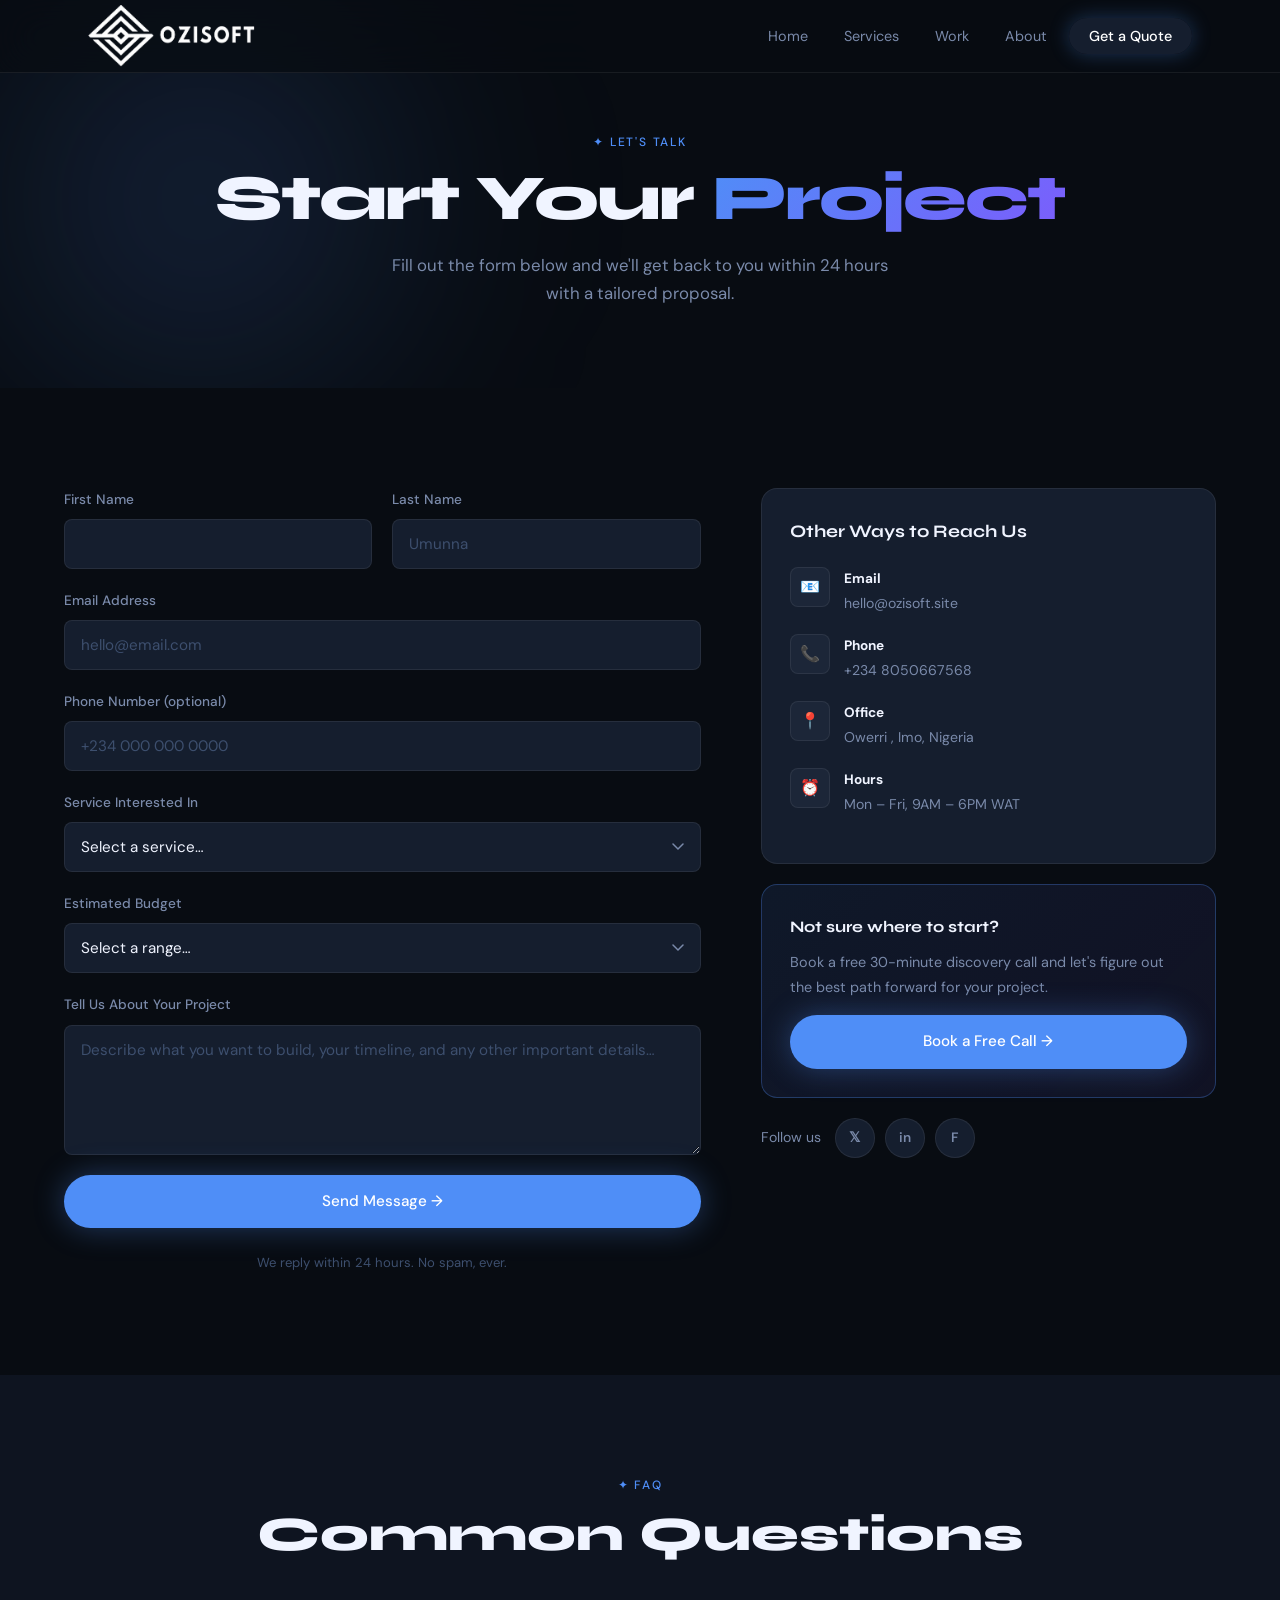
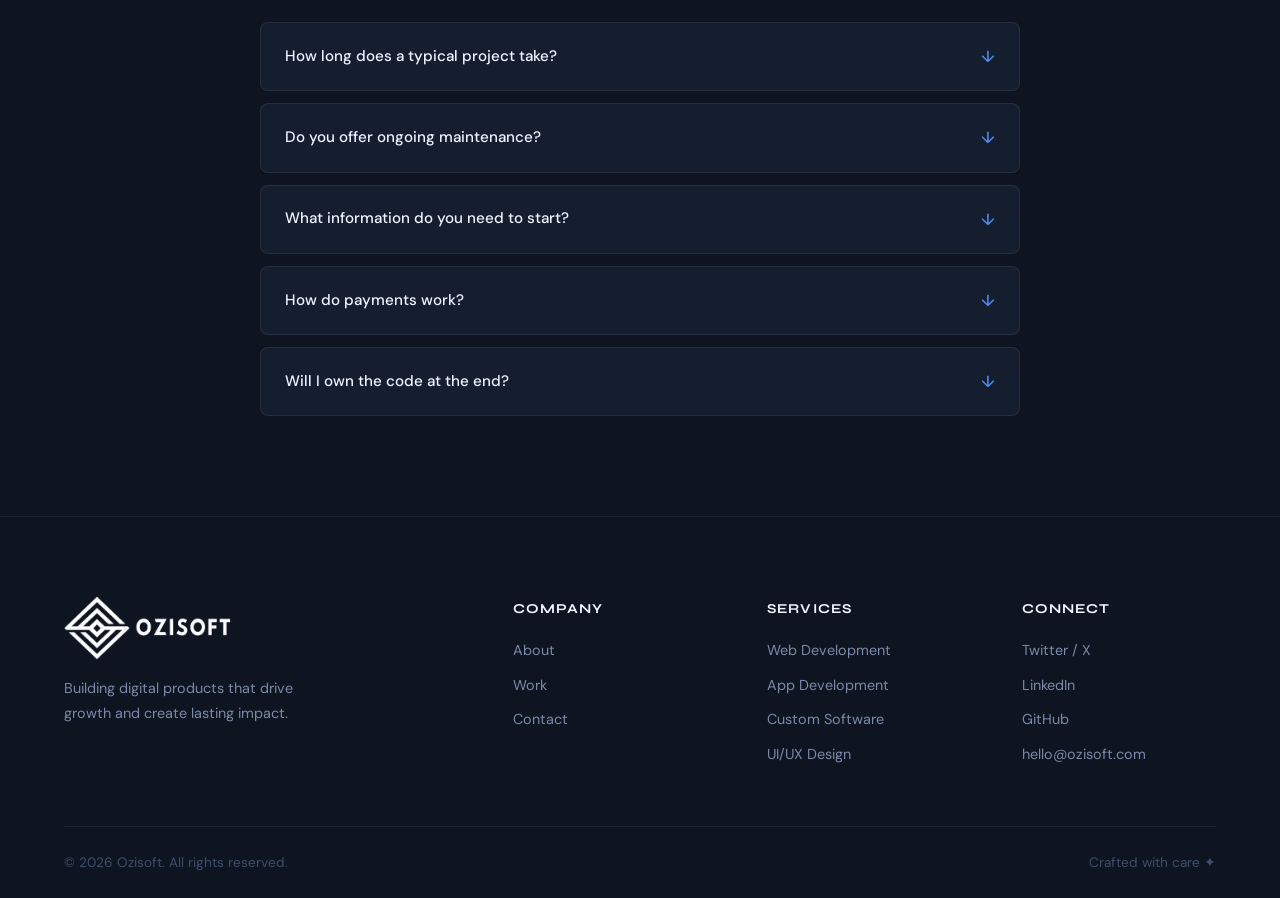
==== contact.html @ aab6ce7d "Add files via upload" ====
<!DOCTYPE html>
<html lang="en">
<head>
  <meta charset="UTF-8" />
  <meta name="viewport" content="width=device-width, initial-scale=1.0" />
  <title>Contact — Ozisoft</title>
  <link rel="stylesheet" href="css/style.css" />
  <link rel="preconnect" href="https://fonts.googleapis.com" />
  <link rel="preconnect" href="https://fonts.gstatic.com" crossorigin />
  <link href="https://fonts.googleapis.com/css2?family=Syne:wght@400;600;700;800&family=DM+Sans:ital,opsz,wght@0,9..40,300;0,9..40,400;0,9..40,500;1,9..40,300&display=swap" rel="stylesheet" />
</head>
<body>

  <nav class="nav" id="navbar">
    <div class="nav__inner">
      <a href=""> <img src="logo.png" width="170px" alt=""></a>
      <ul class="nav__links" id="navLinks">
        <li><a href="index.html" class="nav__link">Home</a></li>
        <li><a href="services.html" class="nav__link">Services</a></li>
        <li><a href="work.html" class="nav__link">Work</a></li>
        <li><a href="about.html" class="nav__link">About</a></li>
        <li><a href="contact.html" class="nav__link nav__link--cta active">Get a Quote</a></li>
      </ul>
      <button class="nav__burger" id="burgerBtn" aria-label="Toggle menu">
        <span></span><span></span><span></span>
      </button>
    </div>
    <div class="nav__mobile" id="mobileMenu">
      <a href="index.html" class="nav__mobile-link">Home</a>
      <a href="services.html" class="nav__mobile-link">Services</a>
      <a href="work.html" class="nav__mobile-link">Work</a>
      <a href="about.html" class="nav__mobile-link">About</a>
      <a href="contact.html" class="nav__mobile-link nav__mobile-link--cta">Get a Quote →</a>
    </div>
  </nav>

  <section class="page-hero">
    <div class="page-hero__bg"><div class="hero__orb hero__orb--1"></div></div>
    <div class="container">
      <p class="section-label">✦ Let's Talk</p>
      <h1 class="page-hero__title">Start Your <span class="hero__title-accent">Project</span></h1>
      <p class="page-hero__sub">Fill out the form below and we'll get back to you within 24 hours with a tailored proposal.</p>
    </div>
  </section>

  <!-- CONTACT BODY -->
  <section class="contact-body section">
    <div class="container">
      <div class="contact__inner">

        <!-- FORM -->
        <div class="contact__form-wrap">
          <form class="contact-form" id="contactForm" action="https://formsubmit.co/umunnaozioma08@gmail.com" method="POST">
            <div class="form-row">
              <div class="form-group">
                <label for="fname">First Name</label>
                <input type="text" name="Firstname" id="fname placeholder="Ozioma" required />
              </div>
              <div class="form-group">
                <label for="lname">Last Name</label>
                <input type="text" name="Lastname" id="lname" placeholder="Umunna" required />
              </div>
            </div>
            <div class="form-group">
              <label for="email">Email Address</label>
              <input type="email" name="email" id="email" placeholder="hello@email.com" required />
            </div>
            <div class="form-group">
              <label for="phone">Phone Number (optional)</label>
              <input type="tel" name="phone" id="phone" placeholder="+234 000 000 0000" />
            </div>
            <div class="form-group">
              <label for="service">Service Interested In</label>
              <select id="service" name="service">
                <option value="">Select a service…</option>
                <option value="web">Website Development</option>
                <option value="app">App Development</option>
                <option value="software">Custom Software</option>
                <option value="design">UI/UX Design</option>
                <option value="ecommerce">E-Commerce</option>
                <option value="other">Other / Not Sure</option>
              </select>
            </div>
            <div class="form-group">
              <label for="budget">Estimated Budget</label>
              <select id="budget" name="budget">
                <option value="">Select a range…</option>
                <option value="small">$1,000 – $5,000</option>
                <option value="mid">$5,000 – $15,000</option>
                <option value="large">$15,000 – $50,000</option>
                <option value="enterprise">$50,000+</option>
              </select>
            </div>
            <div class="form-group">
              <label for="message">Tell Us About Your Project</label>
              <textarea id="message" name="message" rows="5" placeholder="Describe what you want to build, your timeline, and any other important details…" required></textarea>
            </div>
            <input type="hidden" name="_next" value="http://127.0.0.1:5500/formsuc.html">
            <button type="submit" class="btn btn--primary btn--full">Send Message →</button>
            <p class="form-note">We reply within 24 hours. No spam, ever.</p>
          </form>
          <div class="form-success" id="formSuccess">
            <div class="form-success__icon">✓</div>
            <h3>Message Received!</h3>
            <p>Thanks for reaching out. We'll get back to you within 24 hours with next steps.</p>
          </div>
        </div>

        <!-- INFO -->
        <div class="contact__info">
          <div class="contact-info-card">
            <h3>Other Ways to Reach Us</h3>
            <div class="contact-detail">
              <div class="contact-detail__icon">📧</div>
              <div>
                <strong>Email</strong>
                <p>hello@ozisoft.site</p>
              </div>
            </div>
            <div class="contact-detail">
              <div class="contact-detail__icon">📞</div>
              <div>
                <strong>Phone</strong>
                <p>+234 8050667568</p>
              </div>
            </div>
            <div class="contact-detail">
              <div class="contact-detail__icon">📍</div>
              <div>
                <strong>Office</strong>
                <p>Owerri , Imo, Nigeria</p>
              </div>
            </div>
            <div class="contact-detail">
              <div class="contact-detail__icon">⏰</div>
              <div>
                <strong>Hours</strong>
                <p>Mon – Fri, 9AM – 6PM WAT</p>
              </div>
            </div>
          </div>

          <div class="contact-info-card contact-info-card--dark">
            <h4>Not sure where to start?</h4>
            <p>Book a free 30-minute discovery call and let's figure out the best path forward for your project.</p>
            <a href="#" class="btn btn--primary btn--full" style="margin-top:1rem;">Book a Free Call →</a>
          </div>

          <div class="contact__socials">
            <p>Follow us</p>
            <div class="socials">
              <a href="#" class="social-link">𝕏</a>
              <a href="#" class="social-link">in</a>
              <a href="#" class="social-link">F</a>
            </div>
          </div>
        </div>

      </div>
    </div>
  </section>

  <!-- FAQ -->
  <section class="faq section">
    <div class="container">
      <div class="section-header">
        <p class="section-label">✦ FAQ</p>
        <h2 class="section-title">Common Questions</h2>
      </div>
      <div class="faq__list">
        <div class="faq-item">
          <button class="faq-item__q">How long does a typical project take? <span class="faq-arrow">↓</span></button>
          <div class="faq-item__a">It depends on scope. A landing page takes 1–2 weeks, a full website 4–6 weeks, and a mobile app 8–16 weeks. We'll give you a precise timeline after our discovery call.</div>
        </div>
        <div class="faq-item">
          <button class="faq-item__q">Do you offer ongoing maintenance? <span class="faq-arrow">↓</span></button>
          <div class="faq-item__a">Yes. We offer flexible monthly maintenance and support plans covering updates, bug fixes, performance monitoring, and feature additions.</div>
        </div>
        <div class="faq-item">
          <button class="faq-item__q">What information do you need to start? <span class="faq-arrow">↓</span></button>
          <div class="faq-item__a">Just a general idea of what you want to build, your target audience, and your timeline. We'll help you refine everything from there during discovery.</div>
        </div>
        <div class="faq-item">
          <button class="faq-item__q">How do payments work? <span class="faq-arrow">↓</span></button>
          <div class="faq-item__a">We typically work with a 40% deposit to start, 40% at midpoint, and 20% on delivery. For larger projects, we can set up monthly billing milestones.</div>
        </div>
        <div class="faq-item">
          <button class="faq-item__q">Will I own the code at the end? <span class="faq-arrow">↓</span></button>
          <div class="faq-item__a">Absolutely. Upon final payment, all intellectual property and source code belongs 100% to you. No vendor lock-in, ever.</div>
        </div>
      </div>
    </div>
  </section>

  <footer class="footer">
    <div class="container">
      <div class="footer__grid">
        <div class="footer__brand">
            <a href=""> <img src="logo.png" width="170px" alt=""></a>
            <p>Building digital products that drive growth and create lasting impact.</p>
        </div>
        <div class="footer__links">
          <h5>Company</h5>
          <a href="about.html">About</a><a href="work.html">Work</a><a href="contact.html">Contact</a>
        </div>
        <div class="footer__links">
          <h5>Services</h5>
          <a href="services.html#web-development">Web Development</a>
          <a href="services.html#app-development">App Development</a>
          <a href="services.html#custom-software">Custom Software</a>
          <a href="services.html#ui-ux">UI/UX Design</a>
        </div>
        <div class="footer__links">
          <h5>Connect</h5>
          <a href="#">Twitter / X</a><a href="#">LinkedIn</a><a href="#">GitHub</a>
          <a href="contact.html">hello@ozisoft.com</a>
        </div>
      </div>
      <div class="footer__bottom">
        <p>© <span class="year"></span> Ozisoft. All rights reserved.</p>
        <p>Crafted with care ✦</p>
      </div>
    </div>
  </footer>

  <script src="js/main.js"></script>
</body>
</html>
---- css/style.css ----
/*
   OZISOFT — Main Stylesheet
   Theme: Dark Luxury Tech
 */

:root {
  --c-bg: #080c12;
  --c-bg-2: #0e1420;
  --c-bg-3: #141b28;
  --c-surface: #151e2e;
  --c-surface-2: #1c2638;
  --c-border: rgba(255,255,255,0.07);
  --c-border-light: rgba(255,255,255,0.12);
  --c-accent: #4f8ef7;
  --c-accent-2: #7c5cfc;
  --c-accent-glow: rgba(79,142,247,0.25);
  --c-accent-2-glow: rgba(124,92,252,0.2);
  --c-text: #f0f4ff;
  --c-text-muted: #7a8aaa;
  --c-text-dim: #3d4f6e;
  --c-green: #2dd4a0;
  --c-orange: #f5834a;
  --font-display: 'Syne', sans-serif;
  --font-body: 'DM Sans', sans-serif;
  --radius: 16px;
  --radius-sm: 8px;
  --nav-h: 72px;
  --shadow-card: 0 8px 40px rgba(0,0,0,0.4);
  --shadow-glow: 0 0 60px rgba(79,142,247,0.15);
  --transition: 0.28s cubic-bezier(0.4,0,0.2,1);
}

*, *::before, *::after { box-sizing: border-box; margin: 0; padding: 0; }

html { scroll-behavior: smooth; }

body {
  background: var(--c-bg);
  color: var(--c-text);
  font-family: var(--font-body);
  font-size: 16px;
  line-height: 1.7;
  overflow-x: hidden;
}

img { max-width: 100%; display: block; }
a { text-decoration: none; color: inherit; }
ul { list-style: none; }
button { cursor: pointer; border: none; background: none; font: inherit; }

/* ── CONTAINER ── */
.container { max-width: 1200px; margin: 0 auto; padding: 0 24px; }

/* ── SECTION ── */
.section { padding: 100px 0; }
.section-header { text-align: center; margin-bottom: 60px; }
.section-label {
  font-family: var(--font-body);
  font-size: 12px;
  font-weight: 500;
  letter-spacing: 0.15em;
  text-transform: uppercase;
  color: var(--c-accent);
  margin-bottom: 12px;
  display: block;
}
.section-title {
  font-family: var(--font-display);
  font-size: clamp(2rem, 4vw, 3rem);
  font-weight: 800;
  line-height: 1.15;
  margin-bottom: 16px;
}
.section-sub {
  font-size: 1.05rem;
  color: var(--c-text-muted);
  max-width: 540px;
  margin: 0 auto;
}

/* ── BUTTONS ── */
.btn {
  display: inline-flex;
  align-items: center;
  gap: 6px;
  padding: 14px 28px;
  border-radius: 50px;
  font-family: var(--font-body);
  font-size: 0.95rem;
  font-weight: 500;
  transition: var(--transition);
  white-space: nowrap;
}
.btn--primary {
  background: var(--c-accent);
  color: #fff;
  box-shadow: 0 0 30px rgba(79,142,247,0.35);
}
.btn--primary:hover {
  background: #6aa0ff;
  box-shadow: 0 0 50px rgba(79,142,247,0.55);
  transform: translateY(-2px);
}
.btn--ghost {
  background: transparent;
  color: var(--c-text);
  border: 1px solid var(--c-border-light);
}
.btn--ghost:hover {
  border-color: var(--c-accent);
  color: var(--c-accent);
  transform: translateY(-2px);
}
.btn--white {
  background: #fff;
  color: #0a0f1a;
  font-weight: 600;
}
.btn--white:hover { background: #e8f0ff; transform: translateY(-2px); }
.btn--full { width: 100%; justify-content: center; }
.btn--sm { padding: 10px 20px; font-size: 0.85rem; }

/* 
   NAVBAR
 */
.nav {
  position: fixed;
  top: 0; left: 0; right: 0;
  z-index: 1000;
  background: rgba(8,12,18,0.7);
  backdrop-filter: blur(20px);
  -webkit-backdrop-filter: blur(20px);
  border-bottom: 1px solid var(--c-border);
  transition: background var(--transition), box-shadow var(--transition);
}
.nav.scrolled {
  background: rgba(8,12,18,0.95);
  box-shadow: 0 4px 30px rgba(0,0,0,0.4);
}
.nav__inner {
  max-width: 90%;
  margin: 0 auto;
  padding: 0 24px;
  height: var(--nav-h);
  display: flex;
  align-items: center;
  justify-content: space-between;
}
.nav__logo {
  font-family: var(--font-display);
  font-size: 1.4rem;
  font-weight: 800;
  color: var(--c-text);
  letter-spacing: -0.02em;
  margin: -2000px;
}
.nav__logo-mark {
  background-color: url(/logoozi.png);
  position: relative;
}

.nav__links {
  display: flex;
  align-items: center;
  gap: 8px;
}
.nav__link {
  font-size: 0.9rem;
  font-weight: 400;
  color: var(--c-text-muted);
  padding: 8px 14px;
  border-radius: 50px;
  transition: var(--transition);
}
.nav__link:hover, .nav__link.active { color: var(--c-text); }
.nav__link.active { background: var(--c-surface); }
.nav__link--cta {
  background: var(--c-accent);
  color: #fff !important;
  font-weight: 500;
  padding: 9px 20px;
  box-shadow: 0 0 20px rgba(79,142,247,0.3);
}
.nav__link--cta:hover {
  background: #6aa0ff;
  box-shadow: 0 0 35px rgba(79,142,247,0.5);
}

/* Burger */
.nav__burger {
  display: none;
  flex-direction: column;
  gap: 5px;
  width: 32px;
  padding: 4px;
}
.nav__burger span {
  display: block;
  height: 2px;
  background: var(--c-text);
  border-radius: 2px;
  transition: var(--transition);
}
.nav__burger.open span:nth-child(1) { transform: translateY(7px) rotate(45deg); }
.nav__burger.open span:nth-child(2) { opacity: 0; }
.nav__burger.open span:nth-child(3) { transform: translateY(-7px) rotate(-45deg); }

/* Mobile dropdown */
.nav__mobile {
  display: none;
  flex-direction: column;
  padding: 0 24px 20px;
  border-top: 1px solid var(--c-border);
  background: var(--c-bg-2);
  gap: 4px;
}
.nav__mobile.open { display: flex; }
.nav__mobile-link {
  font-size: 1rem;
  color: var(--c-text-muted);
  padding: 14px 0;
  border-bottom: 1px solid var(--c-border);
  transition: var(--transition);
}
.nav__mobile-link:hover { color: var(--c-text); }
.nav__mobile-link--cta {
  color: var(--c-accent) !important;
  font-weight: 600;
  border: none;
  margin-top: 8px;
}

/* 
   HERO
 */
.hero {
  min-height: 100vh;
  display: grid;
  grid-template-columns: 1fr 1fr;
  align-items: center;
  padding-top: var(--nav-h);
  position: relative;
  overflow: hidden;
  gap: 40px;
  padding-left: max(24px, calc((100vw - 1200px) / 2 + 24px));
  padding-right: 0;
}
.hero__bg {
  position: absolute;
  inset: 0;
  pointer-events: none;
  overflow: hidden;
}
.hero__orb {
  position: absolute;
  border-radius: 50%;
  filter: blur(100px);
}
.hero__orb--1 {
  width: 600px; height: 600px;
  background: radial-gradient(circle, rgba(79,142,247,0.2), transparent 70%);
  top: -100px; left: -100px;
}
.hero__orb--2 {
  width: 500px; height: 500px;
  background: radial-gradient(circle, rgba(124,92,252,0.15), transparent 70%);
  bottom: 0; right: 100px;
}
.hero__grid {
  position: absolute;
  inset: 0;
  background-image:
    linear-gradient(rgba(255,255,255,0.02) 1px, transparent 1px),
    linear-gradient(90deg, rgba(255,255,255,0.02) 1px, transparent 1px);
  background-size: 60px 60px;
}
.hero__content {
  position: relative;
  z-index: 2;
  padding: 80px 40px 80px 0;
}
.hero__badge {
  display: inline-flex;
  align-items: center;
  gap: 8px;
  background: var(--c-surface);
  border: 1px solid var(--c-border-light);
  border-radius: 50px;
  padding: 8px 18px;
  font-size: 0.8rem;
  font-weight: 500;
  letter-spacing: 0.08em;
  color: var(--c-accent);
  margin-bottom: 28px;
  animation: fadeUp 0.6s ease both;
}
.hero__title {
  font-family: var(--font-display);
  font-size: clamp(2.8rem, 6vw, 5rem);
  font-weight: 800;
  line-height: 1.08;
  letter-spacing: -0.03em;
  margin-bottom: 24px;
  animation: fadeUp 0.6s 0.1s ease both;
}
.hero__title-accent {
  background: linear-gradient(135deg, var(--c-accent), var(--c-accent-2));
  -webkit-background-clip: text;
  -webkit-text-fill-color: transparent;
  background-clip: text;
}
.hero__sub {
  font-size: 1.1rem;
  color: var(--c-text-muted);
  max-width: 480px;
  line-height: 1.7;
  margin-bottom: 36px;
  animation: fadeUp 0.6s 0.2s ease both;
}
.hero__actions {
  display: flex;
  gap: 14px;
  flex-wrap: wrap;
  margin-bottom: 56px;
  animation: fadeUp 0.6s 0.3s ease both;
}
.hero__stats {
  display: flex;
  gap: 40px;
  flex-wrap: wrap;
  animation: fadeUp 0.6s 0.4s ease both;
}
.hero__stat { display: flex; flex-direction: column; }
.hero__stat strong {
  font-family: var(--font-display);
  font-size: 2rem;
  font-weight: 800;
  color: var(--c-text);
  line-height: 1;
}
.hero__stat span { font-size: 0.8rem; color: var(--c-text-muted); margin-top: 4px; }

/* Hero Visual */
.hero__visual {
  position: relative;
  height: 100vh;
  min-height: 600px;
  z-index: 2;
}
.hero__card {
  position: absolute;
  background: var(--c-surface);
  border: 1px solid var(--c-border-light);
  border-radius: var(--radius);
  padding: 18px 22px;
  display: flex;
  align-items: center;
  gap: 14px;
  font-size: 0.9rem;
  font-weight: 500;
  white-space: nowrap;
  box-shadow: var(--shadow-card);
  animation: float 6s ease-in-out infinite;
}
.hero__card .card-icon { font-size: 1.4rem; }
.hero__card--1 { top: 20%; left: 5%; animation-delay: 0s; }
.hero__card--2 { top: 42%; right: 15%; animation-delay: 2s; }
.hero__card--3 { bottom: 22%; left: 10%; animation-delay: 4s; }
.hero__screen {
  position: absolute;
  top: 50%; left: 50%;
  transform: translate(-50%, -50%);
  width: 340px;
  background: var(--c-surface);
  border: 1px solid var(--c-border-light);
  border-radius: var(--radius);
  overflow: hidden;
  box-shadow: 0 30px 80px rgba(0,0,0,0.5), 0 0 0 1px rgba(255,255,255,0.05);
}
.screen__bar {
  background: var(--c-bg-3);
  padding: 12px 16px;
  display: flex;
  gap: 6px;
  border-bottom: 1px solid var(--c-border);
}
.screen__bar span {
  width: 10px; height: 10px; border-radius: 50%;
  background: var(--c-border-light);
}
.screen__bar span:nth-child(1) { background: #ff5f57; }
.screen__bar span:nth-child(2) { background: #febc2e; }
.screen__bar span:nth-child(3) { background: #28c840; }
.screen__body { padding: 20px; display: flex; flex-direction: column; gap: 10px; }
.screen__line {
  height: 8px; border-radius: 4px;
  background: var(--c-surface-2);
  width: 100%;
  animation: shimmer 2s ease-in-out infinite;
}
.screen__line--short { width: 45%; }
.screen__line--med { width: 70%; }
.screen__block {
  height: 80px; border-radius: 8px;
  background: linear-gradient(135deg, var(--c-accent-glow), var(--c-accent-2-glow));
  border: 1px solid var(--c-border);
  margin: 4px 0;
}

/* 
   PAGE HERO (inner pages)
 */
.page-hero {
  padding-top: calc(var(--nav-h) + 60px);
  padding-bottom: 80px;
  text-align: center;
  position: relative;
  overflow: hidden;
}
.page-hero__bg {
  position: absolute; inset: 0; pointer-events: none;
}
.page-hero__title {
  font-family: var(--font-display);
  font-size: clamp(2.5rem, 5vw, 4rem);
  font-weight: 800;
  line-height: 1.1;
  letter-spacing: -0.03em;
  margin-bottom: 16px;
  position: relative;
}
.page-hero__sub {
  font-size: 1.05rem;
  color: var(--c-text-muted);
  max-width: 520px;
  margin: 0 auto;
  position: relative;
}

/* 
   HOME — SERVICES PREVIEW
 */
.services-preview { background: var(--c-bg-2); }
.services-grid {
  display: grid;
  grid-template-columns: repeat(2, 1fr);
  gap: 20px;
}
.service-card {
  background: var(--c-surface);
  border: 1px solid var(--c-border);
  border-radius: var(--radius);
  padding: 36px 32px;
  position: relative;
  transition: var(--transition);
  display: block;
  overflow: hidden;
}
.service-card::before {
  content: '';
  position: absolute;
  inset: 0;
  background: linear-gradient(135deg, rgba(79,142,247,0.05), transparent);
  opacity: 0;
  transition: var(--transition);
}
.service-card:hover {
  border-color: var(--c-accent);
  transform: translateY(-4px);
  box-shadow: 0 20px 50px rgba(79,142,247,0.15);
}
.service-card:hover::before { opacity: 1; }
.service-card--featured {
  grid-column: span 2;
  background: linear-gradient(135deg, var(--c-surface), var(--c-surface-2));
  border-color: rgba(79,142,247,0.3);
  display: grid;
  grid-template-columns: auto 1fr;
  grid-template-rows: auto auto auto;
  gap: 0 24px;
}
.service-card--featured .service-card__num { grid-column: 1; }
.service-card--featured .service-card__icon { font-size: 3rem; grid-column: 2; grid-row: 1 / 3; align-self: center; justify-self: end; }
.service-card--featured h3 { grid-column: 1; }
.service-card--featured p { grid-column: 1 / 3; }
.service-card--featured .service-card__arrow { grid-column: 1 / 3; }
.service-card__num {
  font-family: var(--font-display);
  font-size: 0.8rem;
  font-weight: 700;
  color: var(--c-text-dim);
  letter-spacing: 0.1em;
  margin-bottom: 16px;
}
.service-card__icon { font-size: 2rem; margin-bottom: 14px; }
.service-card h3 {
  font-family: var(--font-display);
  font-size: 1.3rem;
  font-weight: 700;
  margin-bottom: 10px;
}
.service-card p { color: var(--c-text-muted); font-size: 0.95rem; margin-bottom: 20px; }
.service-card__arrow {
  color: var(--c-accent);
  font-size: 1.2rem;
  transition: var(--transition);
}
.service-card:hover .service-card__arrow { transform: translateX(4px); }
.services-preview__cta { text-align: center; margin-top: 48px; }

/* 
   HOME — WHY US
 */
.why__inner {
  display: grid;
  grid-template-columns: 1fr 1fr;
  gap: 80px;
  align-items: center;
}
.why__right { display: flex; flex-direction: column; gap: 28px; }
.why__item {
  display: flex;
  gap: 20px;
  align-items: flex-start;
}
.why__icon {
  width: 48px; height: 48px;
  background: var(--c-surface);
  border: 1px solid var(--c-border);
  border-radius: var(--radius-sm);
  display: flex;
  align-items: center;
  justify-content: center;
  font-size: 1.3rem;
  flex-shrink: 0;
}
.why__item h4 {
  font-family: var(--font-display);
  font-size: 1rem;
  font-weight: 700;
  margin-bottom: 6px;
}
.why__item p { color: var(--c-text-muted); font-size: 0.9rem; }

/* 
   HOME — TESTIMONIALS
 */
.testimonials { background: var(--c-bg-2); }
.testimonials__grid {
  display: grid;
  grid-template-columns: repeat(3, 1fr);
  gap: 20px;
}
.testimonial {
  background: var(--c-surface);
  border: 1px solid var(--c-border);
  border-radius: var(--radius);
  padding: 32px;
  transition: var(--transition);
}
.testimonial:hover {
  border-color: var(--c-border-light);
  transform: translateY(-4px);
}
.testimonial--accent {
  background: linear-gradient(135deg, rgba(79,142,247,0.1), rgba(124,92,252,0.08));
  border-color: rgba(79,142,247,0.3);
}
.testimonial__stars {
  color: #f5c542;
  font-size: 0.95rem;
  margin-bottom: 16px;
  letter-spacing: 2px;
}
.testimonial p {
  color: var(--c-text-muted);
  font-size: 0.95rem;
  line-height: 1.7;
  margin-bottom: 24px;
  font-style: italic;
}
.testimonial__author { display: flex; gap: 14px; align-items: center; }
.testimonial__avatar {
  width: 44px; height: 44px;
  border-radius: 50%;
  background: linear-gradient(135deg, var(--c-accent), var(--c-accent-2));
  display: flex;
  align-items: center;
  justify-content: center;
  font-size: 0.8rem;
  font-weight: 700;
  flex-shrink: 0;
}
.testimonial__author strong { display: block; font-size: 0.9rem; }
.testimonial__author span { font-size: 0.8rem; color: var(--c-text-muted); }

/* 
   CTA BANNER
 */
.cta-banner {
  background: linear-gradient(135deg, #0d1628, #111d35);
  border-top: 1px solid var(--c-border);
  border-bottom: 1px solid var(--c-border);
  padding: 100px 24px;
  text-align: center;
  position: relative;
  overflow: hidden;
}
.cta-banner__orb {
  position: absolute;
  width: 600px; height: 600px;
  border-radius: 50%;
  background: radial-gradient(circle, rgba(79,142,247,0.15), transparent 70%);
  top: 50%; left: 50%;
  transform: translate(-50%, -50%);
  pointer-events: none;
}
.cta-banner h2 {
  font-family: var(--font-display);
  font-size: clamp(2rem, 4vw, 3rem);
  font-weight: 800;
  margin-bottom: 16px;
  position: relative;
}
.cta-banner p {
  color: var(--c-text-muted);
  font-size: 1.05rem;
  margin-bottom: 36px;
  position: relative;
}

/* 
   FOOTER
*/
.footer {
  background: var(--c-bg-2);
  border-top: 1px solid var(--c-border);
  padding: 80px 0 0;
}
.footer__grid {
  display: grid;
  grid-template-columns: 2fr 1fr 1fr 1fr;
  gap: 60px;
  padding-bottom: 60px;
}
.footer__brand p {
  color: var(--c-text-muted);
  font-size: 0.9rem;
  line-height: 1.7;
  margin-top: 16px;
  max-width: 260px;
}
.footer__links { display: flex; flex-direction: column; gap: 10px; }
.footer__links h5 {
  font-family: var(--font-display);
  font-size: 0.85rem;
  font-weight: 700;
  color: var(--c-text);
  letter-spacing: 0.08em;
  text-transform: uppercase;
  margin-bottom: 8px;
}
.footer__links a {
  color: var(--c-text-muted);
  font-size: 0.9rem;
  transition: var(--transition);
}
.footer__links a:hover { color: var(--c-accent); }
.footer__bottom {
  border-top: 1px solid var(--c-border);
  padding: 24px 0;
  display: flex;
  justify-content: space-between;
  align-items: center;
}
.footer__bottom p { font-size: 0.85rem; color: var(--c-text-dim); }

/* 
   SERVICES PAGE — TABS NAV
*/
.service-tabs-nav {
  background: var(--c-bg-2);
  border-bottom: 1px solid var(--c-border);
  padding: 0;
  position: sticky;
  top: var(--nav-h);
  z-index: 100;
}
.stabs {
  display: flex;
  gap: 4px;
  overflow-x: auto;
  padding: 16px 24px;
  scrollbar-width: none;
}
.stabs::-webkit-scrollbar { display: none; }
.stab {
  white-space: nowrap;
  padding: 10px 20px;
  border-radius: 50px;
  font-size: 0.88rem;
  font-weight: 500;
  color: var(--c-text-muted);
  border: 1px solid transparent;
  transition: var(--transition);
}
.stab:hover { color: var(--c-text); border-color: var(--c-border); }
.stab.active {
  background: var(--c-accent);
  color: #fff;
  border-color: var(--c-accent);
}

/*
   SERVICES PAGE — SERVICE DETAIL
*/
.service-detail { scroll-margin-top: calc(var(--nav-h) + 60px); }
.service-detail--alt { background: var(--c-bg-2); }
.service-detail__inner {
  display: grid;
  grid-template-columns: 1fr 1fr;
  gap: 80px;
  align-items: center;
}
.service-detail__inner--rev { direction: rtl; }
.service-detail__inner--rev > * { direction: ltr; }
.service-detail__badge {
  display: inline-block;
  font-size: 0.78rem;
  font-weight: 600;
  letter-spacing: 0.12em;
  text-transform: uppercase;
  color: var(--c-accent);
  background: rgba(79,142,247,0.1);
  border: 1px solid rgba(79,142,247,0.25);
  border-radius: 50px;
  padding: 6px 16px;
  margin-bottom: 20px;
}
.service-detail__title {
  font-family: var(--font-display);
  font-size: clamp(2rem, 3.5vw, 2.8rem);
  font-weight: 800;
  line-height: 1.15;
  margin-bottom: 20px;
}
.service-detail__left p {
  color: var(--c-text-muted);
  line-height: 1.8;
  margin-bottom: 28px;
}
.service-detail__list {
  display: flex;
  flex-direction: column;
  gap: 10px;
  margin-bottom: 32px;
}
.service-detail__list li {
  color: var(--c-text-muted);
  font-size: 0.95rem;
  padding-left: 4px;
}
.service-detail__list li::first-letter { color: var(--c-green); }

/* MOCKUPS */
.service-mockup {
  border-radius: var(--radius);
  overflow: hidden;
  position: relative;
}

/* Browser mockup */
.mock-browser {
  background: var(--c-surface);
  border: 1px solid var(--c-border);
  border-radius: var(--radius);
  overflow: hidden;
  box-shadow: var(--shadow-card);
}
.mock-browser__bar {
  background: var(--c-bg-3);
  padding: 12px 16px;
  display: flex;
  align-items: center;
  gap: 12px;
  border-bottom: 1px solid var(--c-border);
}
.mock-dots { display: flex; gap: 6px; }
.mock-dots span { width: 10px; height: 10px; border-radius: 50%; }
.mock-dots span:nth-child(1) { background: #ff5f57; }
.mock-dots span:nth-child(2) { background: #febc2e; }
.mock-dots span:nth-child(3) { background: #28c840; }
.mock-url {
  flex: 1;
  background: var(--c-surface-2);
  border-radius: 50px;
  height: 24px;
  font-size: 0.72rem;
  color: var(--c-text-dim);
  display: flex;
  align-items: center;
  padding: 0 14px;
}
.mock-browser__body { padding: 20px; }
.mock-hero-block {
  background: linear-gradient(135deg, rgba(79,142,247,0.12), rgba(124,92,252,0.08));
  border: 1px solid var(--c-border);
  border-radius: var(--radius-sm);
  padding: 24px;
  margin-bottom: 16px;
}
.mock-h1 { height: 16px; background: var(--c-text); opacity: 0.8; border-radius: 4px; margin-bottom: 8px; }
.mock-h1--sm { width: 65%; opacity: 0.5; }
.mock-p { height: 8px; background: var(--c-text-muted); opacity: 0.3; border-radius: 4px; margin-bottom: 16px; }
.mock-btns { display: flex; gap: 10px; }
.mock-btn {
  height: 32px; width: 90px; border-radius: 50px;
  border: 1px solid var(--c-border-light);
}
.mock-btn--filled { background: var(--c-accent); border-color: transparent; }
.mock-cards { display: grid; grid-template-columns: repeat(3,1fr); gap: 10px; }
.mock-card {
  background: var(--c-surface-2);
  border: 1px solid var(--c-border);
  border-radius: 8px;
  padding: 14px;
}
.mock-icon-box { width: 28px; height: 28px; border-radius: 6px; background: var(--c-accent-glow); border: 1px solid var(--c-border); margin-bottom: 10px; }
.mock-line { height: 7px; background: var(--c-text-muted); opacity: 0.2; border-radius: 4px; margin-bottom: 5px; }
.mock-line--sm { width: 60%; }
.mock-line--med { width: 75%; }

/* Phone mockup */
.mock-phone {
  width: 220px;
  margin: 0 auto;
  background: var(--c-surface);
  border: 2px solid var(--c-border-light);
  border-radius: 36px;
  padding: 16px 12px;
  box-shadow: var(--shadow-card);
  position: relative;
}
.mock-phone__notch {
  width: 80px; height: 10px; background: var(--c-bg-3);
  border-radius: 0 0 20px 20px;
  margin: 0 auto 12px;
}
.mock-phone__screen {
  background: var(--c-bg);
  border-radius: 20px;
  padding: 14px;
  min-height: 300px;
}
.mock-phone__home {
  width: 60px; height: 4px; background: var(--c-border-light);
  border-radius: 4px; margin: 12px auto 0;
}
.mock-app-header { margin-bottom: 12px; }
.mock-app-banner {
  height: 80px; border-radius: 12px;
  background: linear-gradient(135deg, var(--c-accent-glow), var(--c-accent-2-glow));
  border: 1px solid var(--c-border);
  margin-bottom: 12px;
}
.mock-app-grid { display: grid; grid-template-columns: repeat(4,1fr); gap: 8px; margin-bottom: 12px; }
.mock-app-item { display: flex; flex-direction: column; align-items: center; gap: 4px; }
.mock-app-icon { width: 36px; height: 36px; border-radius: 10px; background: var(--c-accent); }
.mock-app-icon--b { background: var(--c-accent-2); }
.mock-app-icon--c { background: var(--c-green); }
.mock-app-icon--d { background: var(--c-orange); }
.mock-app-list { display: flex; flex-direction: column; gap: 10px; }
.mock-app-row { display: flex; gap: 10px; align-items: center; }
.mock-dot { width: 32px; height: 32px; border-radius: 50%; background: var(--c-accent); flex-shrink: 0; }
.mock-dot--b { background: var(--c-accent-2); }

/* Dashboard mockup */
.mock-dashboard {
  display: flex;
  background: var(--c-surface);
  border: 1px solid var(--c-border);
  border-radius: var(--radius);
  overflow: hidden;
  box-shadow: var(--shadow-card);
  height: 320px;
}
.mock-sidebar {
  width: 52px;
  background: var(--c-bg-3);
  border-right: 1px solid var(--c-border);
  padding: 16px 10px;
  display: flex;
  flex-direction: column;
  gap: 12px;
}
.mock-sidebar-logo { width: 32px; height: 32px; border-radius: 8px; background: var(--c-accent); margin-bottom: 8px; }
.mock-nav-item { height: 32px; border-radius: 8px; background: var(--c-surface-2); }
.mock-nav-item--active { background: var(--c-accent); }
.mock-dash-body { flex: 1; padding: 20px; }
.mock-dash-header { display: flex; justify-content: space-between; align-items: center; margin-bottom: 16px; }
.mock-stat-row { display: grid; grid-template-columns: repeat(3,1fr); gap: 10px; margin-bottom: 16px; }
.mock-stat-card {
  background: var(--c-surface-2);
  border: 1px solid var(--c-border);
  border-radius: 8px;
  padding: 12px;
}
.mock-stat-card--b { border-color: rgba(79,142,247,0.3); }
.mock-stat-card--c { border-color: rgba(124,92,252,0.3); }
.mock-stat-val { height: 18px; width: 60%; background: var(--c-text); opacity: 0.7; border-radius: 4px; margin-bottom: 6px; }
.mock-chart-area { background: var(--c-bg); border-radius: 8px; border: 1px solid var(--c-border); padding: 16px; height: 100px; }
.mock-bars { display: flex; gap: 8px; height: 100%; align-items: flex-end; }
.mock-bar { flex: 1; background: rgba(79,142,247,0.3); border-radius: 4px 4px 0 0; }
.mock-bar--accent { background: var(--c-accent); }

/* Design mockup */
.mock-design-canvas {
  background: var(--c-surface);
  border: 1px solid var(--c-border);
  border-radius: var(--radius);
  overflow: hidden;
  box-shadow: var(--shadow-card);
}
.mock-figma-header {
  background: var(--c-bg-3);
  padding: 12px 18px;
  border-bottom: 1px solid var(--c-border);
  font-size: 0.82rem;
  color: var(--c-text-muted);
  display: flex;
  align-items: center;
  gap: 8px;
}
.mock-figma-icon { color: var(--c-accent); }
.mock-design-body { padding: 24px; display: flex; flex-direction: column; gap: 20px; }
.mock-color-row { display: flex; gap: 10px; }
.mock-swatch { flex: 1; height: 40px; border-radius: 8px; }
.mock-swatch--1 { background: var(--c-accent); }
.mock-swatch--2 { background: var(--c-accent-2); }
.mock-swatch--3 { background: var(--c-green); }
.mock-swatch--4 { background: var(--c-orange); }
.mock-swatch--5 { background: var(--c-surface-2); border: 1px solid var(--c-border); }
.mock-type-sample { padding: 16px; background: var(--c-bg); border-radius: 8px; border: 1px solid var(--c-border); }
.mock-component-row { display: flex; gap: 10px; align-items: center; flex-wrap: wrap; }
.mock-chip {
  padding: 6px 14px;
  border-radius: 50px;
  border: 1px solid var(--c-border);
  font-size: 0.75rem;
  color: var(--c-text-muted);
}
.mock-chip--b { background: rgba(79,142,247,0.15); border-color: var(--c-accent); color: var(--c-accent); }

/* Store mockup */
.mock-store {
  background: var(--c-surface);
  border: 1px solid var(--c-border);
  border-radius: var(--radius);
  padding: 20px;
  box-shadow: var(--shadow-card);
}
.mock-store-header {
  display: flex;
  justify-content: space-between;
  align-items: center;
  margin-bottom: 16px;
}
.mock-cart-icon { font-size: 0.9rem; position: relative; }
.mock-badge {
  background: var(--c-accent);
  color: #fff;
  font-size: 0.65rem;
  border-radius: 50%;
  padding: 1px 5px;
  margin-left: 2px;
}
.mock-product-grid { display: grid; grid-template-columns: repeat(2,1fr); gap: 12px; }
.mock-product {
  background: var(--c-bg);
  border: 1px solid var(--c-border);
  border-radius: 10px;
  padding: 12px;
}
.mock-product-img {
  height: 80px;
  border-radius: 8px;
  background: linear-gradient(135deg, rgba(79,142,247,0.2), rgba(124,92,252,0.15));
}
.mock-product-img--b { background: linear-gradient(135deg, rgba(45,212,160,0.2), rgba(79,142,247,0.15)); }
.mock-product-img--c { background: linear-gradient(135deg, rgba(245,131,74,0.2), rgba(45,212,160,0.15)); }
.mock-product-img--d { background: linear-gradient(135deg, rgba(124,92,252,0.2), rgba(245,131,74,0.15)); }
.mock-price { height: 10px; width: 40%; background: var(--c-accent); border-radius: 4px; margin-top: 6px; opacity: 0.7; }

/*
   SERVICES — PROCESS
 */
.process { background: var(--c-bg-2); }
.process__steps {
  display: flex;
  align-items: flex-start;
  gap: 0;
  flex-wrap: wrap;
}
.process__step {
  flex: 1;
  min-width: 180px;
  text-align: center;
  padding: 32px 24px;
  background: var(--c-surface);
  border: 1px solid var(--c-border);
  border-radius: var(--radius);
  transition: var(--transition);
}
.process__step:hover {
  border-color: var(--c-accent);
  transform: translateY(-4px);
}
.process__num {
  font-family: var(--font-display);
  font-size: 2rem;
  font-weight: 800;
  color: var(--c-accent);
  margin-bottom: 12px;
  opacity: 0.6;
}
.process__step h4 {
  font-family: var(--font-display);
  font-size: 1.1rem;
  font-weight: 700;
  margin-bottom: 10px;
}
.process__step p { color: var(--c-text-muted); font-size: 0.88rem; }
.process__arrow {
  font-size: 1.5rem;
  color: var(--c-text-dim);
  padding: 0 4px;
  margin-top: 48px;
}

/* 
   WORK PAGE
 */
.work-filter { padding: 32px 0; border-bottom: 1px solid var(--c-border); }
.filters { display: flex; gap: 10px; flex-wrap: wrap; }
.filter-btn {
  padding: 9px 22px;
  border-radius: 50px;
  font-size: 0.88rem;
  font-weight: 500;
  color: var(--c-text-muted);
  border: 1px solid var(--c-border);
  transition: var(--transition);
}
.filter-btn:hover { color: var(--c-text); border-color: var(--c-border-light); }
.filter-btn.active {
  background: var(--c-accent);
  color: #fff;
  border-color: var(--c-accent);
}
.portfolio__grid {
  display: grid;
  grid-template-columns: repeat(3, 1fr);
  grid-auto-rows: 280px;
  gap: 20px;
}
.portfolio-item {
  border-radius: var(--radius);
  overflow: hidden;
  display: flex;
  flex-direction: column;
  background: var(--c-surface);
  border: 1px solid var(--c-border);
  transition: var(--transition);
  cursor: pointer;
}
.portfolio-item:hover {
  border-color: var(--c-border-light);
  transform: translateY(-4px);
  box-shadow: 0 20px 50px rgba(0,0,0,0.3);
}
.portfolio-item--tall { grid-row: span 2; }
.portfolio-item--wide { grid-column: span 2; }
.portfolio-item__img {
  flex: 1;
  position: relative;
  overflow: hidden;
}
.portfolio-item__img--1 { background: linear-gradient(135deg, #1a2a4a, #0f1f3d); }
.portfolio-item__img--2 { background: linear-gradient(135deg, #1a1a2e, #16213e); }
.portfolio-item__img--3 { background: linear-gradient(135deg, #0f2027, #203a43); }
.portfolio-item__img--4 { background: linear-gradient(135deg, #2d1b69, #1a0533); }
.portfolio-item__img--5 { background: linear-gradient(135deg, #0a192f, #172a45); }
.portfolio-item__img--6 { background: linear-gradient(135deg, #003135, #001a1c); }
.portfolio-item__img::after {
  content: '';
  position: absolute;
  inset: 0;
  background: linear-gradient(to bottom, transparent 30%, rgba(0,0,0,0.8) 100%);
}
.portfolio-item__overlay {
  position: absolute;
  inset: 0;
  background: rgba(10,20,40,0.7);
  display: flex;
  align-items: center;
  justify-content: center;
  opacity: 0;
  transition: var(--transition);
  z-index: 2;
}
.portfolio-item:hover .portfolio-item__overlay { opacity: 1; }
.portfolio-item__info { padding: 20px; flex-shrink: 0; }
.portfolio-item__tags {
  display: flex;
  gap: 8px;
  flex-wrap: wrap;
  margin-bottom: 8px;
}
.portfolio-item__tags span {
  font-size: 0.72rem;
  font-weight: 600;
  letter-spacing: 0.08em;
  text-transform: uppercase;
  color: var(--c-accent);
  background: rgba(79,142,247,0.1);
  border: 1px solid rgba(79,142,247,0.2);
  border-radius: 50px;
  padding: 3px 10px;
}
.portfolio-item__info h3 {
  font-family: var(--font-display);
  font-size: 1.1rem;
  font-weight: 700;
  margin-bottom: 4px;
}
.portfolio-item__info p { color: var(--c-text-muted); font-size: 0.85rem; }
.portfolio-item.hidden { display: none; }

/* METRICS */
.metrics { background: var(--c-bg-2); }
.metrics__grid {
  display: grid;
  grid-template-columns: repeat(4, 1fr);
  gap: 40px;
  text-align: center;
}
.metric__val {
  font-family: var(--font-display);
  font-size: 3.5rem;
  font-weight: 800;
  background: linear-gradient(135deg, var(--c-accent), var(--c-accent-2));
  -webkit-background-clip: text;
  -webkit-text-fill-color: transparent;
  background-clip: text;
  line-height: 1;
  margin-bottom: 8px;
}
.metric p { color: var(--c-text-muted); font-size: 0.9rem; }

/* ══════════════════════════════════════════
   ABOUT PAGE
══════════════════════════════════════════ */
.mission__inner {
  display: grid;
  grid-template-columns: 1fr 1fr;
  gap: 80px;
  align-items: center;
}
.mission__right p {
  color: var(--c-text-muted);
  line-height: 1.8;
  margin-bottom: 20px;
}
.values { background: var(--c-bg-2); }
.values__grid {
  display: grid;
  grid-template-columns: repeat(4, 1fr);
  gap: 20px;
}
.value-card {
  background: var(--c-surface);
  border: 1px solid var(--c-border);
  border-radius: var(--radius);
  padding: 32px 28px;
  transition: var(--transition);
}
.value-card:hover {
  border-color: var(--c-accent);
  transform: translateY(-4px);
}
.value-card__icon { font-size: 2rem; margin-bottom: 16px; }
.value-card h3 {
  font-family: var(--font-display);
  font-size: 1.1rem;
  font-weight: 700;
  margin-bottom: 10px;
}
.value-card p { color: var(--c-text-muted); font-size: 0.9rem; }
.team__grid {
  display: grid;
  grid-template-columns: repeat(4, 1fr);
  gap: 20px;
}
.team-card {
  background: var(--c-surface);
  border: 1px solid var(--c-border);
  border-radius: var(--radius);
  padding: 32px 24px;
  text-align: center;
  transition: var(--transition);
}
.team-card:hover { border-color: var(--c-border-light); transform: translateY(-4px); }
.team-card__avatar {
  width: 72px; height: 72px;
  border-radius: 50%;
  font-family: var(--font-display);
  font-size: 1.3rem;
  font-weight: 800;
  display: flex;
  align-items: center;
  justify-content: center;
  margin: 0 auto 16px;
}
.team-card__avatar img{
  border-radius: 50%;
}
.team-card__avatar--1 { background: url(/oziomapic.jpg); }
.team-card__avatar--2 { background: linear-gradient(135deg, #2dd4a0, #4f8ef7); }
.team-card__avatar--3 { background: linear-gradient(135deg, #f5834a, #fc5c7d); }
.team-card__avatar--4 { background: linear-gradient(135deg, #7c5cfc, #2dd4a0); }
.team-card h3 {
  font-family: var(--font-display);
  font-size: 1rem;
  font-weight: 700;
  margin-bottom: 4px;
}
.team-card span { font-size: 0.8rem; color: var(--c-accent); display: block; margin-bottom: 12px; }
.team-card p { color: var(--c-text-muted); font-size: 0.85rem; margin-bottom: 16px; }
.team-card__links { display: flex; justify-content: center; gap: 10px; }
.team-card__links a {
  width: 32px; height: 32px;
  background: var(--c-surface-2);
  border: 1px solid var(--c-border);
  border-radius: 50%;
  display: flex;
  align-items: center;
  justify-content: center;
  font-size: 0.8rem;
  color: var(--c-text-muted);
  transition: var(--transition);
}
.team-card__links a:hover { border-color: var(--c-accent); color: var(--c-accent); }
.tech { background: var(--c-bg-2); }
.tech__grid {
  display: flex;
  flex-wrap: wrap;
  gap: 12px;
  justify-content: center;
}
.tech-item {
  background: var(--c-surface);
  border: 1px solid var(--c-border);
  border-radius: 50px;
  padding: 10px 24px;
  font-size: 0.9rem;
  font-weight: 500;
  color: var(--c-text-muted);
  transition: var(--transition);
}
.tech-item:hover { border-color: var(--c-accent); color: var(--c-accent); }

/* ══════════════════════════════════════════
   CONTACT PAGE
══════════════════════════════════════════ */
.contact__inner {
  display: grid;
  grid-template-columns: 1.4fr 1fr;
  gap: 60px;
  align-items: flex-start;
}
.contact__form-wrap { position: relative; }
.contact-form { display: flex; flex-direction: column; gap: 20px; }
.form-row { display: grid; grid-template-columns: 1fr 1fr; gap: 20px; }
.form-group { display: flex; flex-direction: column; gap: 8px; }
.form-group label {
  font-size: 0.85rem;
  font-weight: 500;
  color: var(--c-text-muted);
}
.form-group input,
.form-group select,
.form-group textarea {
  background: var(--c-surface);
  border: 1px solid var(--c-border);
  border-radius: var(--radius-sm);
  padding: 14px 16px;
  color: var(--c-text);
  font-family: var(--font-body);
  font-size: 0.95rem;
  outline: none;
  transition: var(--transition);
  appearance: none;
}
.form-group select {
  background-image: url("data:image/svg+xml,%3Csvg xmlns='http://www.w3.org/2000/svg' width='12' height='8' viewBox='0 0 12 8'%3E%3Cpath d='M1 1l5 5 5-5' stroke='%237a8aaa' stroke-width='1.5' fill='none' stroke-linecap='round'/%3E%3C/svg%3E");
  background-repeat: no-repeat;
  background-position: right 16px center;
  padding-right: 40px;
  cursor: pointer;
}
.form-group select option { background: var(--c-surface); }
.form-group input:focus,
.form-group select:focus,
.form-group textarea:focus {
  border-color: var(--c-accent);
  box-shadow: 0 0 0 3px rgba(79,142,247,0.15);
}
.form-group textarea { resize: vertical; min-height: 120px; }
.form-group input::placeholder,
.form-group textarea::placeholder { color: var(--c-text-dim); }
.form-note { text-align: center; font-size: 0.82rem; color: var(--c-text-dim); margin-top: 4px; }
.form-success {
  display: none;
  text-align: center;
  padding: 60px 40px;
  background: var(--c-surface);
  border: 1px solid var(--c-border);
  border-radius: var(--radius);
  width: 100%;
}
.form-success.show { display: block; }
.form-success__icon {
  width: 72px; height: 72px;
  background: linear-gradient(135deg, var(--c-green), var(--c-accent));
  border-radius: 50%;
  font-size: 2rem;
  display: flex;
  align-items: center;
  justify-content: center;
  margin: 0 auto 24px;
}
.form-success h3 {
  font-family: var(--font-display);
  font-size: 1.6rem;
  font-weight: 800;
  margin-bottom: 12px;
}
.form-success p { color: var(--c-text-muted); }
.contact__info { display: flex; flex-direction: column; gap: 20px; }
.contact-info-card {
  background: var(--c-surface);
  border: 1px solid var(--c-border);
  border-radius: var(--radius);
  padding: 28px;
}
.contact-info-card--dark {
  background: linear-gradient(135deg, rgba(79,142,247,0.1), rgba(124,92,252,0.08));
  border-color: rgba(79,142,247,0.3);
}
.contact-info-card h3 {
  font-family: var(--font-display);
  font-size: 1.1rem;
  font-weight: 700;
  margin-bottom: 20px;
}
.contact-info-card h4 {
  font-family: var(--font-display);
  font-size: 1rem;
  font-weight: 700;
  margin-bottom: 10px;
}
.contact-info-card p { color: var(--c-text-muted); font-size: 0.9rem; }
.contact-detail {
  display: flex;
  gap: 14px;
  align-items: flex-start;
  margin-bottom: 18px;
}
.contact-detail__icon {
  width: 40px; height: 40px;
  background: var(--c-surface-2);
  border: 1px solid var(--c-border);
  border-radius: var(--radius-sm);
  display: flex;
  align-items: center;
  justify-content: center;
  font-size: 1rem;
  flex-shrink: 0;
}
.contact-detail strong { font-size: 0.85rem; display: block; margin-bottom: 2px; }
.contact-detail p { font-size: 0.88rem; color: var(--c-text-muted); }
.contact__socials { display: flex; align-items: center; gap: 14px; }
.contact__socials p { font-size: 0.88rem; color: var(--c-text-muted); }
.socials { display: flex; gap: 10px; }
.social-link {
  width: 40px; height: 40px;
  background: var(--c-surface);
  border: 1px solid var(--c-border);
  border-radius: 50%;
  display: flex;
  align-items: center;
  justify-content: center;
  font-size: 0.85rem;
  font-weight: 600;
  color: var(--c-text-muted);
  transition: var(--transition);
}
.social-link:hover { border-color: var(--c-accent); color: var(--c-accent); }

/* FAQ */
.faq { background: var(--c-bg-2); }
.faq__list { max-width: 760px; margin: 0 auto; display: flex; flex-direction: column; gap: 12px; }
.faq-item {
  background: var(--c-surface);
  border: 1px solid var(--c-border);
  border-radius: var(--radius-sm);
  overflow: hidden;
  transition: var(--transition);
}
.faq-item.open { border-color: var(--c-accent); }
.faq-item__q {
  width: 100%;
  text-align: left;
  padding: 20px 24px;
  font-family: var(--font-body);
  font-size: 0.95rem;
  font-weight: 500;
  color: var(--c-text);
  display: flex;
  justify-content: space-between;
  align-items: center;
  gap: 16px;
}
.faq-arrow { color: var(--c-accent); font-size: 1rem; transition: transform var(--transition); }
.faq-item.open .faq-arrow { transform: rotate(180deg); }
.faq-item__a {
  max-height: 0;
  overflow: hidden;
  padding: 0 24px;
  color: var(--c-text-muted);
  font-size: 0.9rem;
  line-height: 1.7;
  transition: max-height 0.3s ease, padding 0.3s ease;
}
.faq-item.open .faq-item__a { max-height: 200px; padding: 0 24px 20px; }

/* ══════════════════════════════════════════
   ANIMATIONS
══════════════════════════════════════════ */
@keyframes fadeUp {
  from { opacity: 0; transform: translateY(24px); }
  to { opacity: 1; transform: translateY(0); }
}
@keyframes float {
  0%, 100% { transform: translateY(0); }
  50% { transform: translateY(-12px); }
}
@keyframes shimmer {
  0%, 100% { opacity: 0.15; }
  50% { opacity: 0.35; }
}

/* Scroll reveal */
.reveal {
  opacity: 0;
  transform: translateY(32px);
  transition: opacity 0.6s ease, transform 0.6s ease;
}
.reveal.visible { opacity: 1; transform: translateY(0); }
.reveal-delay-1 { transition-delay: 0.1s; }
.reveal-delay-2 { transition-delay: 0.2s; }
.reveal-delay-3 { transition-delay: 0.3s; }

/* ══════════════════════════════════════════
   RESPONSIVE
══════════════════════════════════════════ */
@media (max-width: 1024px) {
  .hero {
    grid-template-columns: 1fr;
    padding-right: 24px;
    padding-left: 24px;
    min-height: auto;
    padding-top: calc(var(--nav-h) + 40px);
    padding-bottom: 60px;
  }
  .hero__visual { display: none; }
  .services-grid { grid-template-columns: 1fr; }
  .service-card--featured { grid-column: 1; }
  .service-card--featured .service-card__icon { display: none; }
  .why__inner { grid-template-columns: 1fr; gap: 40px; }
  .testimonials__grid { grid-template-columns: 1fr; }
  .service-detail__inner { grid-template-columns: 1fr; gap: 40px; }
  .service-detail__inner--rev { direction: ltr; }
  .service-detail__right { order: -1; }
  .process__steps { gap: 16px; }
  .process__arrow { display: none; }
  .portfolio__grid { grid-template-columns: repeat(2, 1fr); }
  .portfolio-item--wide { grid-column: span 2; }
  .portfolio-item--tall { grid-row: span 1; }
  .metrics__grid { grid-template-columns: repeat(2, 1fr); gap: 24px; }
  .mission__inner { grid-template-columns: 1fr; gap: 40px; }
  .values__grid { grid-template-columns: repeat(2, 1fr); }
  .team__grid { grid-template-columns: repeat(2, 1fr); }
  .footer__grid { grid-template-columns: 1fr 1fr; gap: 40px; }
  .contact__inner { grid-template-columns: 1fr; }
}

@media (max-width: 768px) {
  .nav__links { display: none; }
  .nav__burger { display: flex; }
  .section { padding: 70px 0; }
  .portfolio__grid { grid-template-columns: 1fr; }
  .portfolio-item--wide,
  .portfolio-item--tall { grid-column: 1; grid-row: span 1; }
  .hero__actions { flex-direction: column; align-items: flex-start; }
  .hero__stats { gap: 24px; }
  .values__grid { grid-template-columns: 1fr; }
  .team__grid { grid-template-columns: 1fr; }
  .footer__grid { grid-template-columns: 1fr; gap: 32px; }
  .footer__bottom { flex-direction: column; gap: 8px; text-align: center; }
  .form-row { grid-template-columns: 1fr; }
  .process__steps { flex-direction: column; }
  .process__step { min-width: 100%; }
  .mock-dashboard { flex-direction: column; height: auto; }
  .mock-sidebar { width: 100%; flex-direction: row; }
}

@media (max-width: 480px) {
  .stabs { gap: 8px; }
  .stab { padding: 8px 14px; font-size: 0.82rem; }
  .metrics__grid { grid-template-columns: repeat(2,1fr); }
}
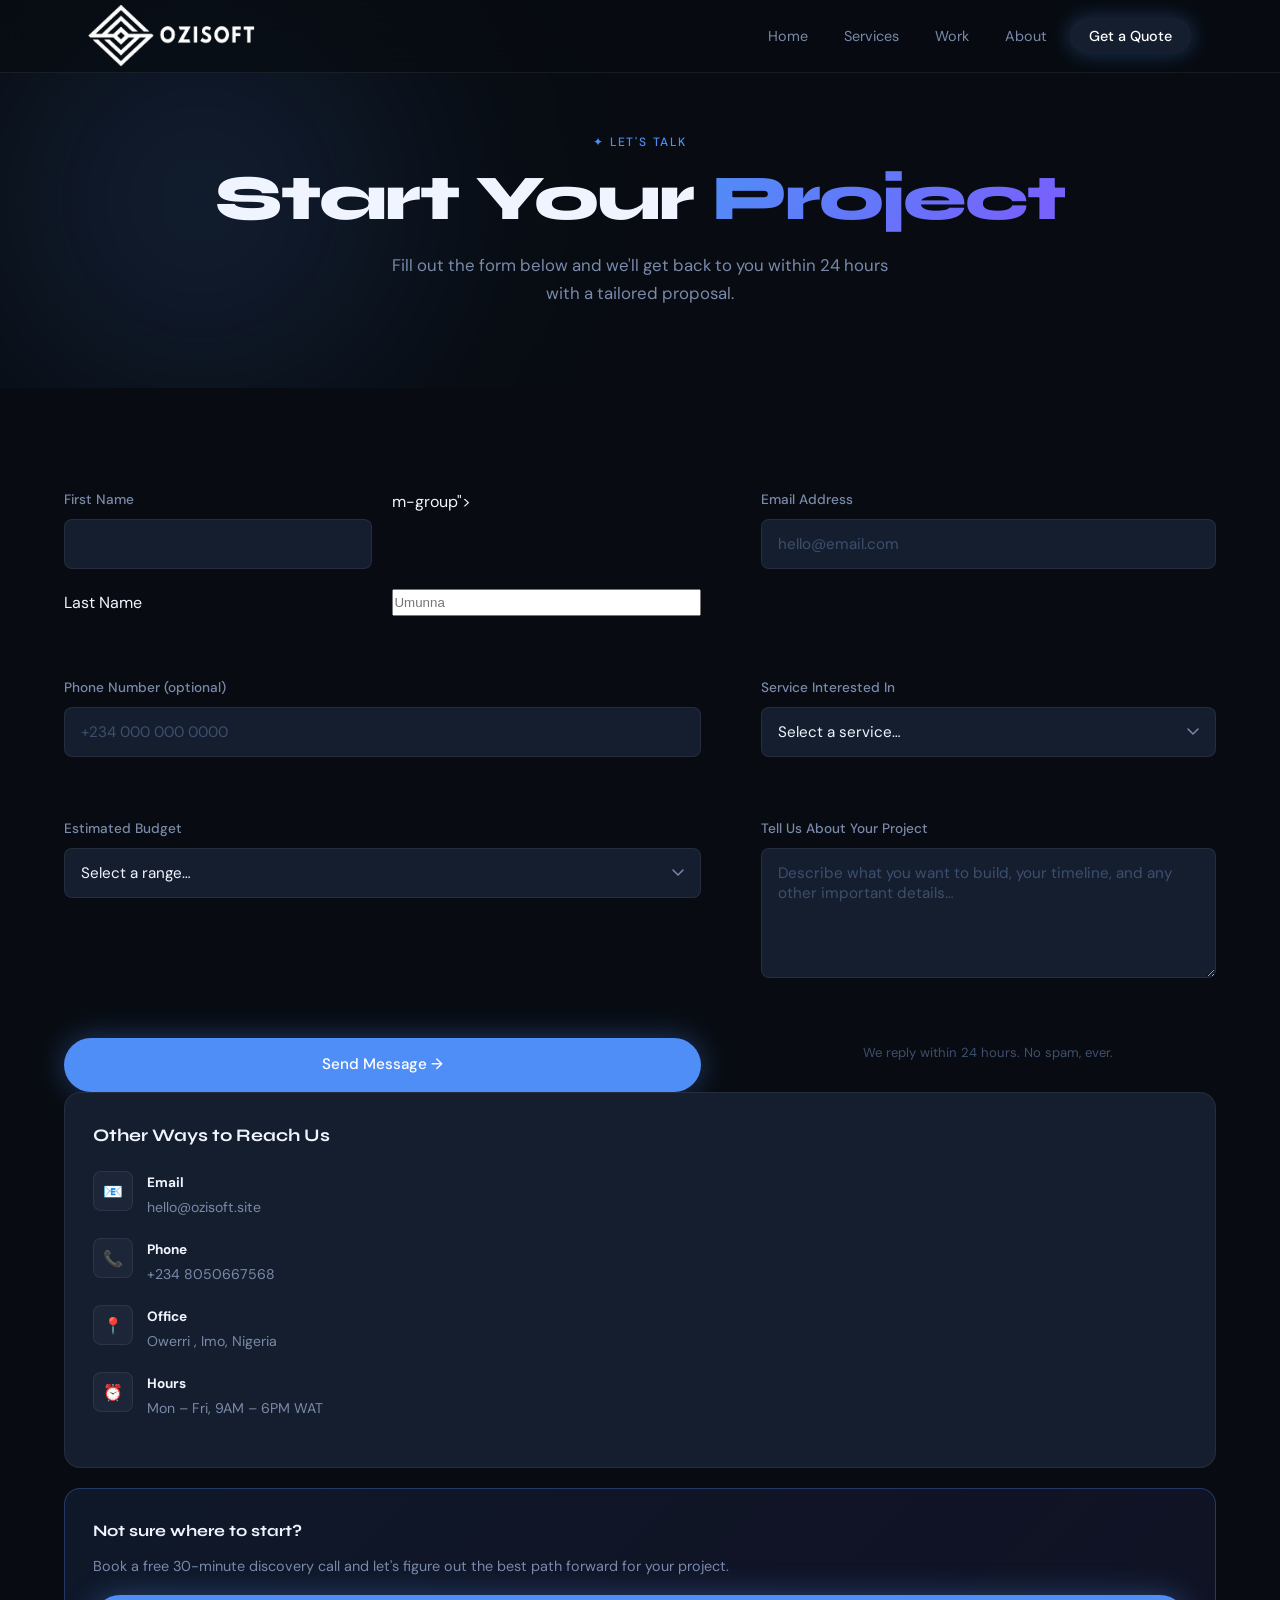
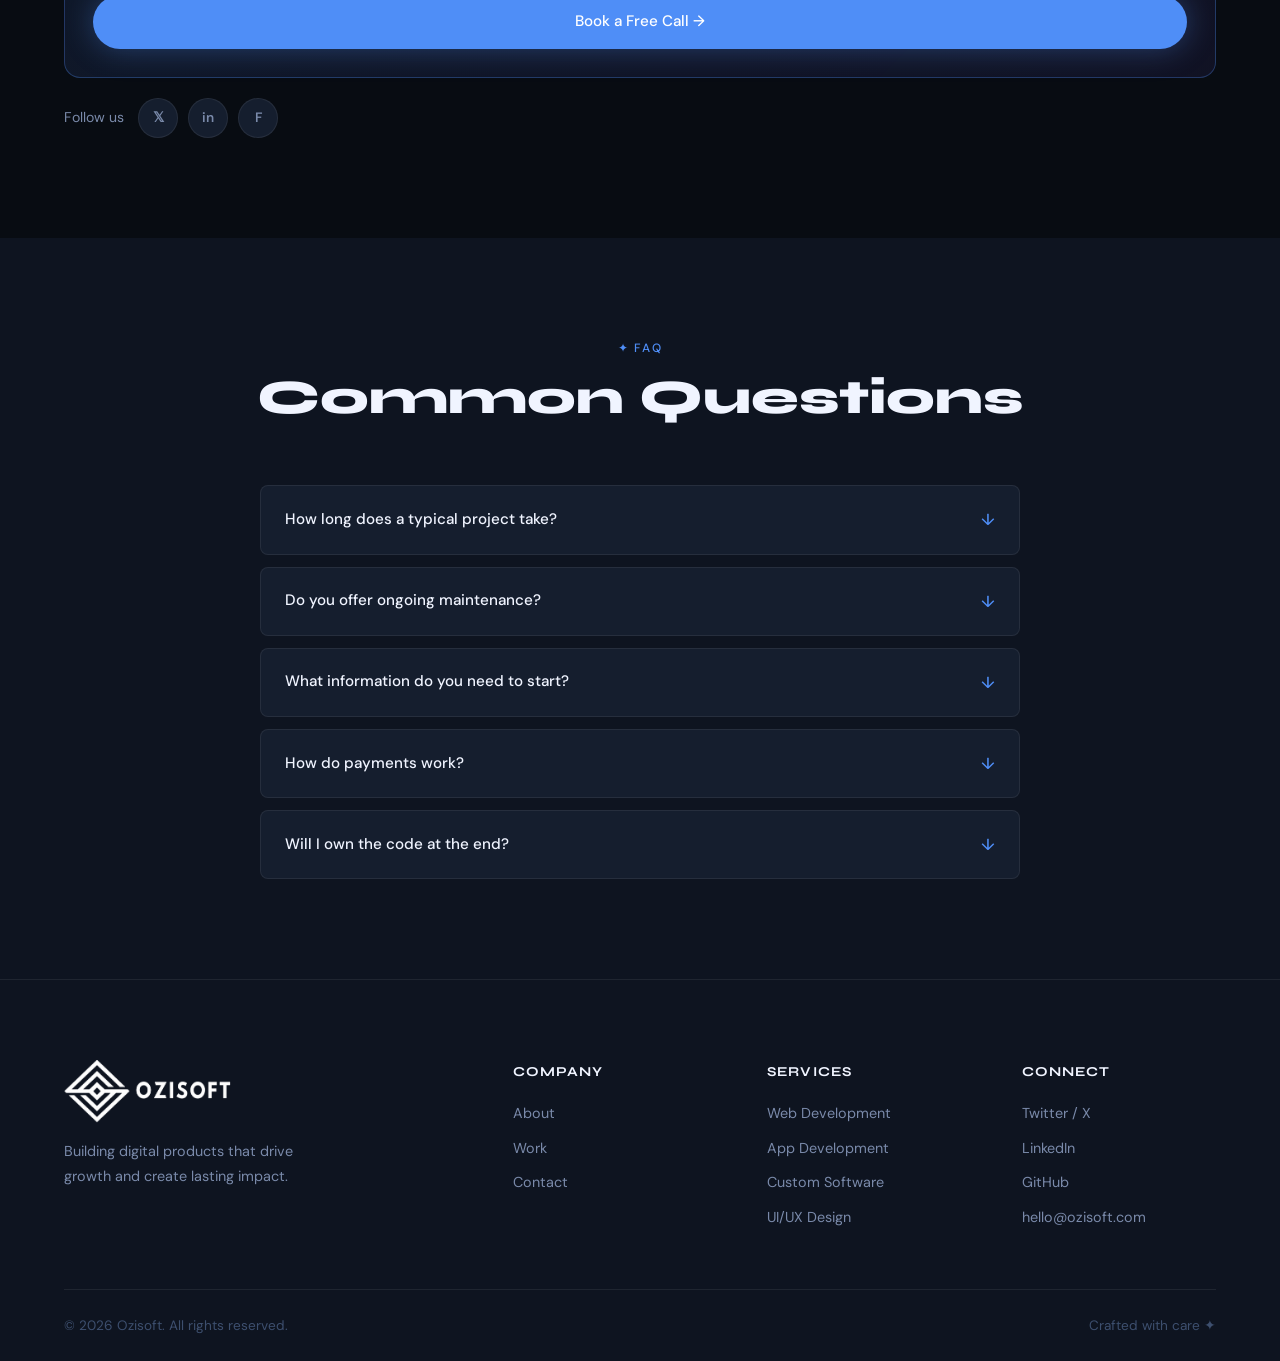
==== commit 443fd001: "Update contact form action URL to Formspree" ====
--- a/contact.html
+++ b/contact.html
@@ -50,13 +50,13 @@
 
         <!-- FORM -->
         <div class="contact__form-wrap">
-          <form class="contact-form" id="contactForm" action="https://formsubmit.co/umunnaozioma08@gmail.com" method="POST">
+          <form class="contact-form" id="contactForm" action="https://formspree.io/f/umunnaozioma08@gmail.com" method="POST">
             <div class="form-row">
               <div class="form-group">
                 <label for="fname">First Name</label>
                 <input type="text" name="Firstname" id="fname placeholder="Ozioma" required />
               </div>
-              <div class="form-group">
+m-group">
                 <label for="lname">Last Name</label>
                 <input type="text" name="Lastname" id="lname" placeholder="Umunna" required />
               </div>
@@ -95,7 +95,7 @@
               <label for="message">Tell Us About Your Project</label>
               <textarea id="message" name="message" rows="5" placeholder="Describe what you want to build, your timeline, and any other important details…" required></textarea>
             </div>
-            <input type="hidden" name="_next" value="http://127.0.0.1:5500/formsuc.html">
+            <input type="hidden" name="_next" value="https://ozisoftlink.vercel.app/formsuc.html">
             <button type="submit" class="btn btn--primary btn--full">Send Message →</button>
             <p class="form-note">We reply within 24 hours. No spam, ever.</p>
           </form>
